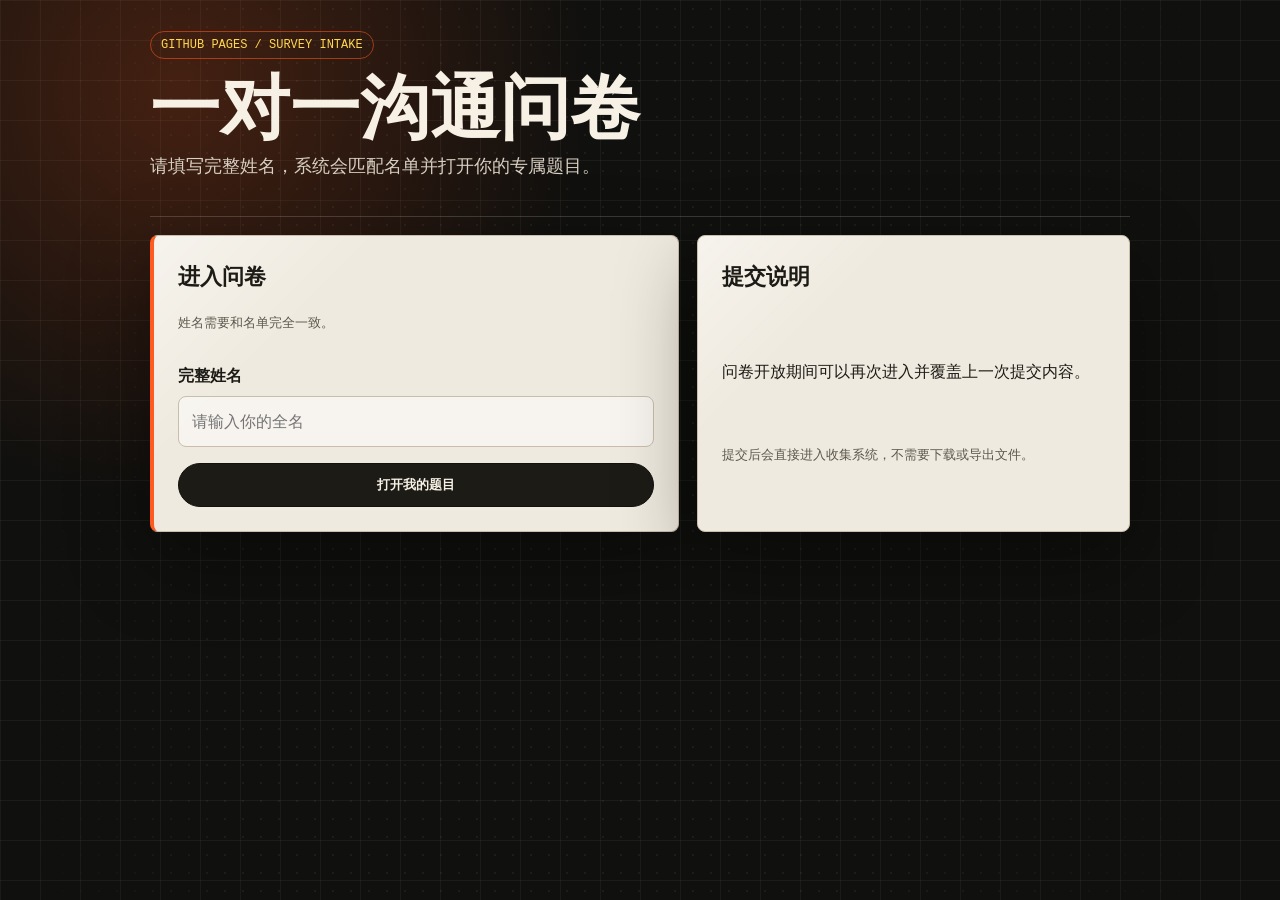
==== index.html @ fbbb1e6e "Publish static survey entry" ====
<!doctype html>
<html lang="zh-CN">
<head>
  <meta charset="utf-8">
  <meta name="viewport" content="width=device-width, initial-scale=1">
  <title>一对一沟通问卷</title>
  <link rel="stylesheet" href="assets/styles.css">
</head>
<body>
  <main class="page form-page shell">
    <header class="masthead compact">
      <div>
        <span class="eyebrow">GitHub Pages / Survey Intake</span>
        <h1 data-survey-title>一对一沟通问卷</h1>
        <p class="lede" data-hero-copy>请填写完整姓名，系统会匹配名单并打开你的专属题目。</p>
      </div>
    </header>

    <section class="split" data-identify-panel>
      <form class="panel stack callout" data-identify-form>
        <div>
          <h2>进入问卷</h2>
          <p class="fineprint">姓名需要和名单完全一致。</p>
        </div>
        <p class="error" data-identify-error hidden></p>
        <div>
          <label for="name">完整姓名</label>
          <input id="name" name="name" autocomplete="name" placeholder="请输入你的全名" required>
        </div>
        <button class="btn paper" type="submit">打开我的题目</button>
      </form>

      <aside class="panel stack">
        <h2>提交说明</h2>
        <p>问卷开放期间可以再次进入并覆盖上一次提交内容。</p>
        <p class="fineprint">提交后会直接进入收集系统，不需要下载或导出文件。</p>
      </aside>
    </section>

    <section class="panel progress-console" aria-label="填写进度" data-progress-panel hidden>
      <div class="progress-head">
        <strong id="wizardProgress">第 1 / 10 题</strong>
        <span id="wizardFilled" class="fineprint">0 / 10 已填写</span>
      </div>
      <div class="progress-track" aria-hidden="true">
        <span id="wizardBar"></span>
      </div>
      <div class="question-nav" aria-label="题目导航" data-question-nav></div>
      <p class="fineprint status-hint">绿色表示已填写，橘色表示打开过但仍为空；空题也可以提交。</p>
    </section>

    <p id="wizardMessage" class="wizard-message" hidden></p>

    <form class="stack survey-wizard" data-survey-wizard hidden novalidate>
      <section class="wizard-footer">
        <button class="btn secondary" type="button" id="wizardPrev">上一题</button>
        <button class="btn" type="button" id="wizardNext">下一题</button>
        <button class="btn" type="submit" id="wizardSubmit">提交问卷</button>
      </section>
    </form>

    <section class="panel stack callout" data-thanks-panel hidden>
      <div class="finish-mark">✓</div>
      <div>
        <span class="eyebrow">Submitted</span>
        <h1>已提交</h1>
        <p data-thanks-copy>你的问卷已提交。</p>
        <p class="fineprint">如需修改，可在问卷开放期间重新打开链接并提交。</p>
      </div>
    </section>
  </main>

  <script src="assets/config.js"></script>
  <script src="assets/pages_survey.js"></script>
</body>
</html>
---- assets/styles.css ----
:root {
  color-scheme: dark;
  --bg: #10100e;
  --bg-soft: #171713;
  --panel: #efeadf;
  --panel-deep: #ded5c5;
  --ink: #14130f;
  --paper-ink: #1d1b16;
  --cream: #f7f1e5;
  --muted: #8f8879;
  --muted-dark: #5d574c;
  --line: rgba(247, 241, 229, 0.18);
  --paper-line: #c9bdab;
  --accent: #ff5a1f;
  --accent-2: #ffd84d;
  --accent-ink: #11110f;
  --danger: #ff7a59;
  --success: #58d68d;
  --shadow: 0 28px 80px rgba(0, 0, 0, 0.38);
  --mono: "SFMono-Regular", Consolas, "Liberation Mono", monospace;
  --sans: "Microsoft YaHei", "PingFang SC", "Segoe UI", Arial, sans-serif;
}

* {
  box-sizing: border-box;
}

[hidden] {
  display: none !important;
}

html {
  min-height: 100%;
  -webkit-text-size-adjust: 100%;
}

body {
  min-height: 100vh;
  margin: 0;
  color: var(--cream);
  font-family: var(--sans);
  line-height: 1.58;
  background:
    radial-gradient(circle at 14% 10%, rgba(255, 90, 31, 0.22), transparent 30%),
    linear-gradient(90deg, rgba(247, 241, 229, 0.05) 1px, transparent 1px),
    linear-gradient(180deg, rgba(247, 241, 229, 0.05) 1px, transparent 1px),
    var(--bg);
  background-size: auto, 40px 40px, 40px 40px, auto;
}

button,
input,
textarea {
  touch-action: manipulation;
}

body::before {
  content: "";
  position: fixed;
  inset: 0;
  pointer-events: none;
  background-image: radial-gradient(rgba(247, 241, 229, 0.2) 1px, transparent 1px);
  background-size: 18px 18px;
  mask-image: linear-gradient(90deg, transparent, #000 18%, #000 70%, transparent);
  opacity: 0.28;
}

a {
  color: var(--accent-2);
  text-underline-offset: 3px;
}

h1,
h2,
h3,
p {
  margin-top: 0;
}

h1 {
  max-width: 960px;
  margin-bottom: 10px;
  color: var(--cream);
  font-size: clamp(42px, 8vw, 96px);
  line-height: 0.95;
  letter-spacing: 0;
}

h2 {
  font-size: 22px;
}

.page {
  position: relative;
  width: min(1180px, calc(100% - 36px));
  margin: 0 auto;
  padding: 30px 0 56px;
}

.narrow {
  width: min(860px, calc(100% - 36px));
}

.shell {
  display: grid;
  gap: 18px;
}

.masthead,
.topbar {
  display: grid;
  grid-template-columns: minmax(0, 1fr) auto;
  align-items: start;
  gap: 18px;
  padding-bottom: 18px;
  border-bottom: 1px solid var(--line);
  margin-bottom: 18px;
}

.eyebrow {
  display: inline-flex;
  width: max-content;
  align-items: center;
  gap: 8px;
  min-height: 28px;
  margin-bottom: 16px;
  padding: 0 10px;
  border: 1px solid rgba(255, 90, 31, 0.55);
  border-radius: 999px;
  color: var(--accent-2);
  font-family: var(--mono);
  font-size: 12px;
  text-transform: uppercase;
}

.muted {
  color: var(--muted);
}

.lede {
  max-width: 680px;
  color: #d8d0c2;
  font-size: 18px;
}

.panel,
.card,
.metric {
  color: var(--paper-ink);
  background:
    linear-gradient(135deg, rgba(255, 255, 255, 0.45), transparent 28%),
    var(--panel);
  border: 1px solid var(--paper-line);
  border-radius: 8px;
  box-shadow: var(--shadow);
}

.panel {
  padding: 24px;
}

.card {
  padding: 20px;
}

.card h2,
.panel h2,
.panel h3,
.card label,
.panel label {
  color: var(--paper-ink);
}

.stack {
  display: grid;
  gap: 16px;
}

.split {
  display: grid;
  grid-template-columns: minmax(0, 1.1fr) minmax(280px, 0.9fr);
  gap: 18px;
  align-items: stretch;
}

.grid {
  display: grid;
  grid-template-columns: repeat(4, minmax(0, 1fr));
  gap: 14px;
}

.metric {
  min-height: 126px;
  padding: 18px;
}

.metric span {
  display: block;
  color: var(--muted-dark);
  font-family: var(--mono);
  font-size: 12px;
  text-transform: uppercase;
}

.metric strong {
  display: block;
  margin-top: 12px;
  color: var(--paper-ink);
  font-size: 42px;
  line-height: 1;
}

.callout {
  border-left: 4px solid var(--accent);
}

.error {
  color: var(--danger);
  font-weight: 700;
}

.warn {
  color: #ffb15c;
}

.ok {
  color: #99e6b2;
}

.btn {
  appearance: none;
  border: 1px solid #11110f;
  border-radius: 999px;
  background: var(--accent);
  color: var(--accent-ink);
  cursor: pointer;
  display: inline-flex;
  align-items: center;
  justify-content: center;
  min-height: 44px;
  padding: 0 18px;
  text-decoration: none;
  font-weight: 800;
  box-shadow: 0 8px 0 #11110f;
  transition: transform 0.16s ease, box-shadow 0.16s ease;
}

.btn:hover {
  transform: translateY(2px);
  box-shadow: 0 5px 0 #11110f;
}

.btn.secondary {
  background: transparent;
  color: var(--cream);
  border-color: rgba(247, 241, 229, 0.36);
  box-shadow: none;
}

.btn.paper {
  background: var(--paper-ink);
  color: var(--cream);
  box-shadow: none;
}

.actions {
  display: flex;
  flex-wrap: wrap;
  gap: 10px;
  justify-content: flex-end;
}

label {
  display: block;
  font-weight: 800;
  margin-bottom: 8px;
}

input,
textarea {
  width: 100%;
  border: 1px solid var(--paper-line);
  border-radius: 8px;
  color: var(--paper-ink);
  font: inherit;
  padding: 12px 13px;
  background: rgba(255, 255, 255, 0.5);
  outline: none;
}

input:focus,
textarea:focus {
  border-color: var(--accent);
  box-shadow: 0 0 0 3px rgba(255, 90, 31, 0.16);
}

textarea {
  min-height: 128px;
  resize: vertical;
}

.question-label {
  display: flex;
  gap: 12px;
  align-items: flex-start;
}

.question-number {
  flex: 0 0 auto;
  width: 42px;
  height: 42px;
  display: inline-grid;
  place-items: center;
  border-radius: 50%;
  background: var(--paper-ink);
  color: var(--cream);
  font-family: var(--mono);
  font-size: 13px;
}

.table-wrap {
  overflow-x: auto;
}

table {
  width: 100%;
  min-width: 640px;
  border-collapse: collapse;
  color: var(--paper-ink);
  background: transparent;
}

.row-action {
  display: inline-flex;
  align-items: center;
  min-height: 34px;
  padding: 0 10px;
  border: 1px solid var(--paper-line);
  border-radius: 999px;
  color: var(--paper-ink);
  background: rgba(255, 255, 255, 0.42);
  font-weight: 800;
  text-decoration: none;
}

th,
td {
  border-bottom: 1px solid var(--paper-line);
  padding: 13px 10px;
  text-align: left;
  vertical-align: top;
}

th {
  color: var(--muted-dark);
  font-family: var(--mono);
  font-size: 12px;
  text-transform: uppercase;
}

.status {
  display: inline-flex;
  align-items: center;
  min-height: 28px;
  border-radius: 999px;
  padding: 0 10px;
  color: var(--paper-ink);
  background: #d7cfbf;
  font-weight: 800;
}

.status.done {
  color: #063f25;
  background: #b9f2cc;
}

.copy-block {
  display: grid;
  gap: 12px;
}

.fineprint {
  color: var(--muted-dark);
  font-size: 13px;
}

.form-page {
  width: min(980px, calc(100% - 36px));
}

.masthead.compact {
  margin-bottom: 0;
}

.masthead.compact h1 {
  font-size: clamp(34px, 6vw, 70px);
}

.progress-console {
  display: grid;
  gap: 14px;
  padding: 18px;
  box-shadow: none;
}

.progress-head {
  display: flex;
  align-items: center;
  justify-content: space-between;
  gap: 12px;
}

.progress-head strong {
  font-size: 18px;
}

.progress-track {
  height: 10px;
  overflow: hidden;
  border: 1px solid var(--paper-ink);
  border-radius: 999px;
  background: #d7cfbf;
}

.progress-track span {
  display: block;
  width: 0;
  height: 100%;
  border-radius: inherit;
  background: var(--accent);
  transition: width 0.2s ease;
}

.question-nav {
  display: grid;
  grid-template-columns: repeat(10, minmax(0, 1fr));
  gap: 8px;
}

.question-nav button {
  min-height: 36px;
  border: 1px solid var(--paper-line);
  border-radius: 999px;
  background: rgba(255, 255, 255, 0.4);
  color: var(--paper-ink);
  cursor: pointer;
  font-family: var(--mono);
  font-weight: 800;
}

.question-nav button.active {
  border-color: var(--paper-ink);
  background: var(--paper-ink);
  color: var(--cream);
}

.question-nav button.filled {
  border-color: #0f8a4b;
  background: #b9f2cc;
  color: #063f25;
}

.question-nav button.empty-visited:not(.filled) {
  border-color: #9b4d0a;
  background: #ffb15c;
  color: #2a1608;
}

.question-nav button.active.empty-visited:not(.filled) {
  border-color: var(--paper-ink);
  box-shadow: inset 0 0 0 2px var(--paper-ink);
}

.question-step {
  min-height: 390px;
  display: none;
}

.question-step.active {
  display: grid;
}

.question-kicker {
  width: max-content;
  padding: 4px 9px;
  border: 1px solid var(--paper-line);
  border-radius: 999px;
  color: var(--muted-dark);
  font-family: var(--mono);
  font-size: 12px;
  text-transform: uppercase;
}

.survey-wizard textarea {
  min-height: 210px;
}

.wizard-footer {
  position: sticky;
  bottom: 14px;
  z-index: 5;
  display: flex;
  justify-content: flex-end;
  gap: 10px;
  padding: 12px;
  border: 1px solid rgba(247, 241, 229, 0.18);
  border-radius: 999px;
  background: rgba(16, 16, 14, 0.82);
  backdrop-filter: blur(12px);
}

.wizard-message {
  min-height: 24px;
  margin: 0;
  font-weight: 700;
}

.status-hint {
  margin-bottom: 0;
}

.finish-mark {
  display: grid;
  place-items: center;
  width: 92px;
  height: 92px;
  border: 1px solid var(--paper-ink);
  border-radius: 50%;
  color: var(--accent);
  font-size: 44px;
}

.admin-workbench {
  width: min(1220px, calc(100% - 36px));
  gap: 16px;
}

.admin-hero {
  display: grid;
  grid-template-columns: minmax(0, 1fr) auto;
  align-items: start;
  gap: 18px;
  padding: 22px 0 18px;
  border-bottom: 1px solid var(--line);
}

.admin-workbench h1 {
  font-size: clamp(36px, 6vw, 76px);
}

.tabs {
  position: sticky;
  top: 10px;
  z-index: 10;
  display: grid;
  grid-template-columns: repeat(5, minmax(0, 1fr));
  gap: 6px;
  padding: 6px;
  border: 1px solid rgba(247, 241, 229, 0.18);
  border-radius: 8px;
  background: rgba(16, 16, 14, 0.86);
  box-shadow: 0 18px 44px rgba(0, 0, 0, 0.28);
  backdrop-filter: blur(12px);
}

.tab-link {
  display: flex;
  align-items: center;
  justify-content: space-between;
  gap: 10px;
  min-height: 46px;
  padding: 0 12px;
  border: 1px solid transparent;
  border-radius: 6px;
  color: #d8d0c2;
  text-decoration: none;
  transition: background 0.16s ease, border-color 0.16s ease, color 0.16s ease;
}

.tab-link:hover {
  border-color: rgba(247, 241, 229, 0.2);
  background: rgba(247, 241, 229, 0.08);
}

.tab-link.active {
  border-color: var(--paper-line);
  color: var(--paper-ink);
  background: var(--panel);
}

.tab-link span {
  font-weight: 800;
}

.tab-link small {
  color: inherit;
  font-family: var(--mono);
  font-size: 11px;
  opacity: 0.78;
}

.management-tabs {
  display: grid;
  grid-template-columns: repeat(2, minmax(0, 1fr));
  gap: 10px;
}

.management-tab {
  display: flex;
  align-items: center;
  justify-content: space-between;
  gap: 12px;
  min-height: 62px;
  padding: 0 18px;
  border: 1px solid rgba(247, 241, 229, 0.2);
  border-radius: 8px;
  color: var(--cream);
  background: rgba(16, 16, 14, 0.78);
  text-decoration: none;
}

.management-tab.active {
  border-color: var(--paper-line);
  color: var(--paper-ink);
  background: var(--panel);
}

.management-tab span {
  font-size: 18px;
  font-weight: 900;
}

.management-tab small {
  color: inherit;
  font-size: 12px;
  opacity: 0.72;
}

.admin-kpis {
  display: grid;
  grid-template-columns: repeat(4, minmax(0, 1fr));
  gap: 12px;
}

.admin-kpis .metric {
  min-height: 110px;
  box-shadow: 0 10px 30px rgba(0, 0, 0, 0.24);
}

.metric-accent {
  background:
    linear-gradient(135deg, rgba(255, 216, 77, 0.58), rgba(255, 255, 255, 0.2) 36%),
    var(--panel);
}

.work-panel {
  display: grid;
  gap: 18px;
  padding: 22px;
  border: 1px solid var(--paper-line);
  border-radius: 8px;
  color: var(--paper-ink);
  background: var(--panel);
  box-shadow: var(--shadow);
}

.panel-head {
  display: flex;
  align-items: flex-start;
  justify-content: space-between;
  gap: 18px;
  padding-bottom: 14px;
  border-bottom: 1px solid var(--paper-line);
}

.panel-head h2 {
  margin-bottom: 4px;
  color: var(--paper-ink);
}

.overview-panel {
  gap: 14px;
}

.completion-meter {
  flex: 0 0 auto;
  display: grid;
  place-items: center;
  width: 86px;
  height: 86px;
  border: 1px solid var(--paper-ink);
  border-radius: 50%;
  color: var(--paper-ink);
  background: #fff8e8;
  font-family: var(--mono);
  font-weight: 800;
}

.completion-rail {
  overflow: hidden;
  height: 12px;
  border: 1px solid var(--paper-ink);
  border-radius: 999px;
  background: #d7cfbf;
}

.completion-rail span {
  display: block;
  height: 100%;
  border-radius: inherit;
  background: var(--accent);
}

.live-status {
  flex: 0 0 auto;
  display: grid;
  justify-items: end;
  gap: 3px;
  color: var(--muted-dark);
  font-size: 12px;
}

.live-status strong {
  color: var(--paper-ink);
  font-family: var(--mono);
  font-size: 20px;
  line-height: 1;
}

.participant-name {
  color: var(--paper-ink);
}

.name-link {
  color: var(--paper-ink);
  font-weight: 900;
}

.person-tabs {
  display: grid;
  grid-template-columns: repeat(auto-fill, minmax(132px, 1fr));
  gap: 8px;
}

.person-tab {
  display: flex;
  align-items: center;
  justify-content: space-between;
  gap: 8px;
  min-height: 44px;
  padding: 0 12px;
  border: 1px solid var(--paper-line);
  border-radius: 8px;
  color: var(--paper-ink);
  background: rgba(255, 255, 255, 0.34);
  text-decoration: none;
  transition: background 0.16s ease, border-color 0.16s ease, color 0.16s ease;
}

.person-tab:hover {
  background: rgba(255, 255, 255, 0.58);
}

.person-tab.active {
  border-color: var(--paper-ink);
  color: var(--cream);
  background: var(--paper-ink);
}

.person-tab span {
  overflow: hidden;
  font-weight: 800;
  text-overflow: ellipsis;
  white-space: nowrap;
}

.person-tab small {
  flex: 0 0 auto;
  color: inherit;
  font-family: var(--mono);
  font-size: 11px;
  opacity: 0.75;
}

.person-tab .done-text {
  color: #58d68d;
  opacity: 1;
}

.person-workspace {
  display: grid;
  gap: 14px;
  padding-top: 4px;
}

.person-summary {
  display: flex;
  align-items: center;
  justify-content: space-between;
  gap: 12px;
  padding: 14px;
  border: 1px solid var(--paper-line);
  border-radius: 8px;
  background: #fff8e8;
}

.person-summary h3 {
  margin: 2px 0 0;
  color: var(--paper-ink);
  font-size: 22px;
}

.answer-list {
  display: grid;
  gap: 10px;
}

.answer-card {
  overflow: hidden;
  border: 1px solid var(--paper-line);
  border-radius: 8px;
  background: rgba(255, 255, 255, 0.36);
}

.answer-card summary {
  display: flex;
  align-items: center;
  justify-content: space-between;
  gap: 12px;
  min-height: 54px;
  padding: 0 14px;
  cursor: pointer;
  color: var(--paper-ink);
  list-style: none;
}

.answer-card summary::-webkit-details-marker {
  display: none;
}

.answer-card summary::before {
  content: "+";
  display: inline-grid;
  place-items: center;
  width: 24px;
  height: 24px;
  border: 1px solid var(--paper-line);
  border-radius: 50%;
  margin-right: 2px;
  color: var(--muted-dark);
  font-family: var(--mono);
  font-weight: 800;
}

.answer-card[open] summary::before {
  content: "-";
}

.answer-card summary strong {
  flex: 1 1 auto;
}

.question-list,
.answer-items {
  display: grid;
  gap: 10px;
  padding: 0 14px 14px;
}

.question-row {
  display: grid;
  grid-template-columns: 42px minmax(0, 1fr);
  gap: 12px;
  padding: 14px;
  border: 1px solid rgba(201, 189, 171, 0.7);
  border-radius: 8px;
  background: rgba(255, 255, 255, 0.42);
}

.question-row p {
  margin: 0;
}

.answer-item {
  display: grid;
  gap: 6px;
  padding: 14px;
  border: 1px solid rgba(201, 189, 171, 0.7);
  border-radius: 8px;
  background: rgba(255, 255, 255, 0.42);
}

.answer-item h3 {
  margin: 0;
  color: var(--paper-ink);
  font-size: 15px;
}

.answer-item p {
  margin-bottom: 0;
}

.copy-grid {
  display: grid;
  gap: 14px;
}

.copy-field {
  display: grid;
  gap: 6px;
}

.pending-list {
  display: flex;
  flex-wrap: wrap;
  gap: 6px;
}

.pending-list a {
  display: inline-flex;
  align-items: center;
  min-height: 28px;
  padding: 0 10px;
  border: 1px solid var(--paper-line);
  border-radius: 999px;
  color: var(--paper-ink);
  background: rgba(255, 255, 255, 0.38);
  font-size: 12px;
  text-decoration: none;
}

.pending-list a:hover {
  border-color: var(--paper-ink);
}

.export-actions {
  display: grid;
  grid-template-columns: max-content minmax(0, 1fr);
  gap: 14px;
  align-items: start;
}

.command-box {
  display: grid;
  gap: 8px;
  min-width: 0;
}

.command-box span {
  color: var(--muted-dark);
  font-size: 13px;
  font-weight: 800;
}

.command-box code {
  display: block;
  overflow-x: auto;
  max-width: 100%;
  padding: 12px;
  border: 1px solid var(--paper-line);
  border-radius: 8px;
  color: var(--cream);
  background: var(--paper-ink);
  font-family: var(--mono);
  font-size: 12px;
}

@media (max-width: 820px) {
  .masthead,
  .topbar,
  .admin-hero,
  .split {
    grid-template-columns: 1fr;
  }

  .actions {
    justify-content: flex-start;
  }

  .grid {
    grid-template-columns: repeat(2, minmax(0, 1fr));
  }

  .admin-kpis {
    grid-template-columns: repeat(2, minmax(0, 1fr));
  }

  .tabs {
    position: sticky;
    top: 0;
    grid-template-columns: repeat(5, max-content);
    overflow-x: auto;
    scrollbar-width: thin;
    border-radius: 0 0 8px 8px;
  }

  .tab-link {
    min-width: 118px;
  }

  .export-actions {
    grid-template-columns: 1fr;
  }

  .management-tabs {
    grid-template-columns: 1fr;
  }

  .person-tabs {
    grid-template-columns: repeat(4, minmax(118px, 1fr));
  }

  .question-nav {
    grid-template-columns: repeat(5, minmax(0, 1fr));
  }

  .form-page {
    width: min(100% - 28px, 980px);
  }

  h1 {
    font-size: 44px;
  }
}

@media (max-width: 520px) {
  .page,
  .narrow {
    width: min(100% - 16px, 1180px);
    padding-top: 10px;
    padding-bottom: 112px;
  }

  .form-page {
    width: min(100% - 12px, 980px);
    gap: 12px;
  }

  body {
    background-size: auto, 28px 28px, 28px 28px, auto;
  }

  .masthead,
  .topbar {
    gap: 10px;
    margin-bottom: 8px;
    padding-bottom: 12px;
  }

  .masthead.compact h1,
  h1 {
    max-width: 100%;
    font-size: clamp(28px, 11vw, 38px);
    line-height: 1.08;
    overflow-wrap: anywhere;
  }

  .lede {
    font-size: 14px;
    line-height: 1.45;
  }

  .eyebrow {
    min-height: 24px;
    margin-bottom: 10px;
    font-size: 10px;
  }

  .grid {
    grid-template-columns: 1fr;
  }

  .admin-workbench {
    width: min(100% - 20px, 1220px);
  }

  .admin-hero {
    gap: 10px;
    padding-top: 12px;
    padding-bottom: 12px;
  }

  .admin-kpis {
    grid-template-columns: 1fr;
    gap: 10px;
  }

  .admin-kpis .metric {
    min-height: 92px;
  }

  .admin-kpis .metric strong {
    font-size: 34px;
  }

  .tabs {
    margin-left: -6px;
    margin-right: -6px;
    padding: 5px;
  }

  .tab-link {
    min-width: 106px;
    min-height: 42px;
    padding: 0 10px;
  }

  .work-panel {
    padding: 12px;
    gap: 14px;
  }

  .panel-head {
    display: grid;
    gap: 12px;
  }

  .completion-meter {
    width: 70px;
    height: 70px;
  }

  .live-status {
    justify-items: start;
  }

  .question-row {
    grid-template-columns: 36px minmax(0, 1fr);
    gap: 10px;
    padding: 12px;
  }

  .answer-card summary {
    min-height: 50px;
    padding: 0 10px;
  }

  .question-list,
  .answer-items {
    padding: 0 10px 10px;
  }

  .person-tabs {
    grid-template-columns: repeat(18, max-content);
    overflow-x: auto;
    padding-bottom: 2px;
    scrollbar-width: thin;
  }

  .person-tab {
    min-width: 104px;
  }

  .person-summary {
    align-items: flex-start;
    padding: 12px;
  }

  .table-wrap {
    overflow: visible;
  }

  table {
    min-width: 0;
  }

  table,
  thead,
  tbody,
  tr,
  th,
  td {
    display: block;
  }

  thead {
    position: absolute;
    width: 1px;
    height: 1px;
    overflow: hidden;
    clip: rect(0 0 0 0);
    white-space: nowrap;
  }

  tbody {
    display: grid;
    gap: 10px;
  }

  tr {
    padding: 10px;
    border: 1px solid var(--paper-line);
    border-radius: 8px;
    background: rgba(255, 255, 255, 0.35);
  }

  td {
    display: grid;
    grid-template-columns: 84px minmax(0, 1fr);
    gap: 10px;
    align-items: start;
    padding: 7px 0;
    border-bottom: 1px solid rgba(201, 189, 171, 0.5);
    overflow-wrap: anywhere;
  }

  td:last-child {
    border-bottom: 0;
  }

  td::before {
    content: attr(data-label);
    color: var(--muted-dark);
    font-family: var(--mono);
    font-size: 11px;
    font-weight: 800;
    text-transform: uppercase;
  }

  td[colspan] {
    grid-template-columns: 1fr;
  }

  td[colspan]::before {
    content: "";
    display: none;
  }

  .panel,
  .card {
    padding: 14px;
  }

  .split {
    gap: 14px;
  }

  .split .panel {
    min-height: 0;
  }

  .callout {
    border-left-width: 3px;
  }

  .btn {
    min-height: 42px;
  }

  .progress-console {
    position: sticky;
    top: 0;
    z-index: 8;
    gap: 10px;
    padding: 10px;
    border-radius: 0 0 8px 8px;
  }

  .progress-head {
    gap: 4px;
  }

  .progress-head strong {
    font-size: 15px;
  }

  .progress-track {
    height: 8px;
  }

  .question-nav {
    display: grid;
    grid-template-columns: repeat(5, minmax(0, 1fr));
    gap: 6px;
    overflow: visible;
    padding-bottom: 0;
  }

  .question-nav button {
    min-height: 34px;
    padding: 0;
  }

  .status-hint {
    font-size: 12px;
    line-height: 1.4;
  }

  .question-step {
    min-height: 0;
    gap: 12px;
  }

  .question-label {
    gap: 10px;
  }

  .question-number {
    width: 36px;
    height: 36px;
  }

  .question-kicker {
    font-size: 11px;
  }

  .survey-wizard textarea {
    min-height: 190px;
  }

  input,
  textarea {
    font-size: 16px;
    padding: 11px 12px;
  }

  .wizard-footer {
    position: fixed;
    left: 6px;
    right: 6px;
    bottom: max(6px, env(safe-area-inset-bottom));
    display: grid;
    grid-template-columns: 1fr 1fr;
    padding: 10px;
    border-radius: 18px;
  }

  .wizard-footer .btn {
    min-height: 42px;
    padding: 0 10px;
    box-shadow: none;
  }

  #wizardSubmit {
    grid-column: 1 / -1;
  }
}

@media (max-width: 360px) {
  .progress-console {
    padding: 9px;
  }

  .question-nav {
    gap: 5px;
  }

  .question-nav button {
    min-height: 32px;
    font-size: 12px;
  }

  .wizard-footer {
    gap: 8px;
    padding: 8px;
  }

  .wizard-footer .btn {
    min-height: 40px;
    font-size: 14px;
  }
}
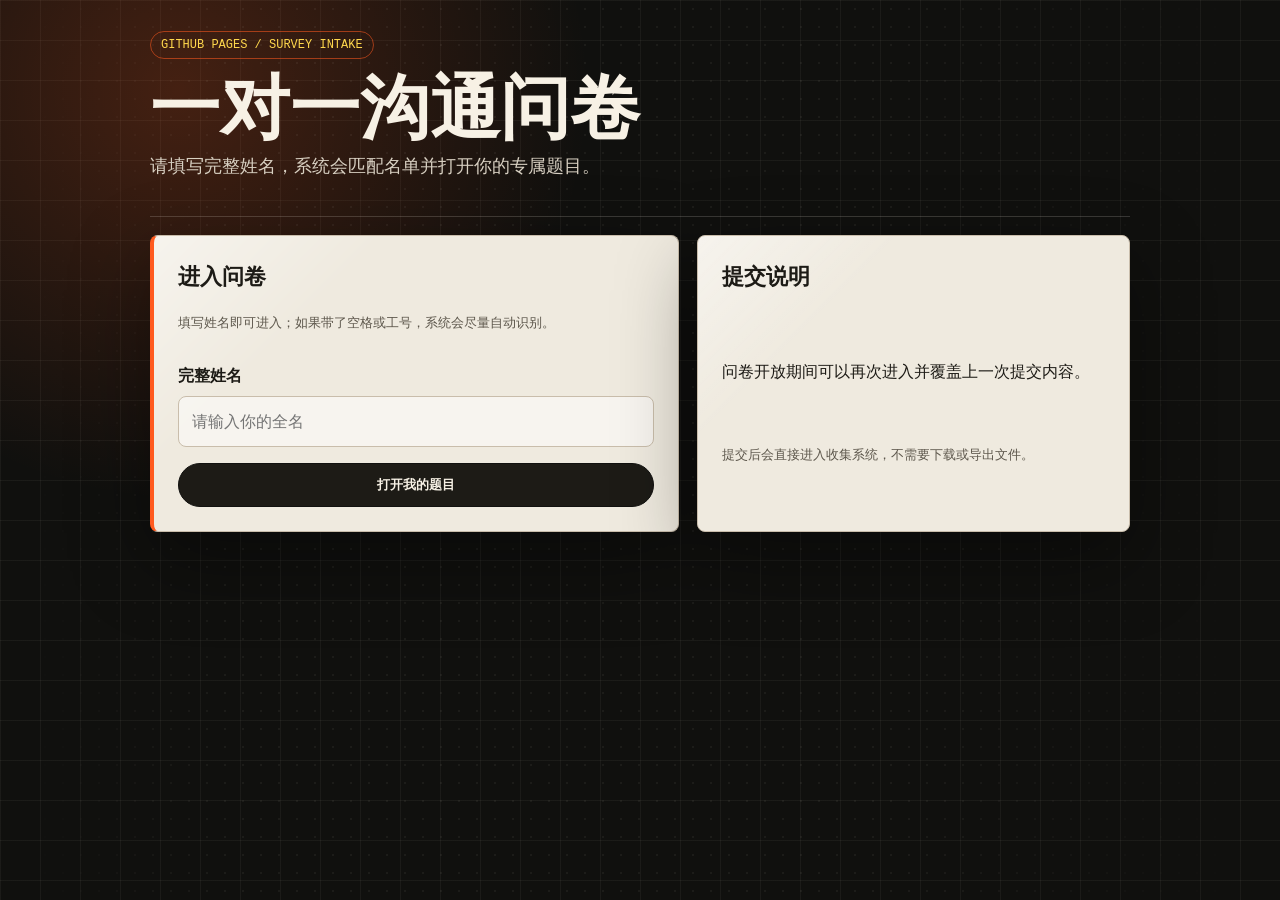
==== commit d09b0d2e: "Improve survey entry fallback handling" ====
--- a/index.html
+++ b/index.html
@@ -4,6 +4,7 @@
   <meta charset="utf-8">
   <meta name="viewport" content="width=device-width, initial-scale=1">
   <title>一对一沟通问卷</title>
+  <link rel="icon" href="data:,">
   <link rel="stylesheet" href="assets/styles.css">
 </head>
 <body>
@@ -20,9 +21,14 @@
       <form class="panel stack callout" data-identify-form>
         <div>
           <h2>进入问卷</h2>
-          <p class="fineprint">姓名需要和名单完全一致。</p>
+          <p class="fineprint">填写姓名即可进入；如果带了空格或工号，系统会尽量自动识别。</p>
         </div>
         <p class="error" data-identify-error hidden></p>
+        <p class="fineprint fallback-link" data-fallback-link hidden>
+          如果这里一直打不开，可以点
+          <a data-server-entry-link href="#" rel="noopener">备用入口</a>
+          再输入姓名。
+        </p>
         <div>
           <label for="name">完整姓名</label>
           <input id="name" name="name" autocomplete="name" placeholder="请输入你的全名" required>
--- a/assets/styles.css
+++ b/assets/styles.css
@@ -384,6 +384,15 @@
   font-size: 13px;
 }
 
+.fallback-link {
+  margin-top: -4px;
+}
+
+.fallback-link a {
+  color: var(--accent-2);
+  font-weight: 800;
+}
+
 .form-page {
   width: min(980px, calc(100% - 36px));
 }
